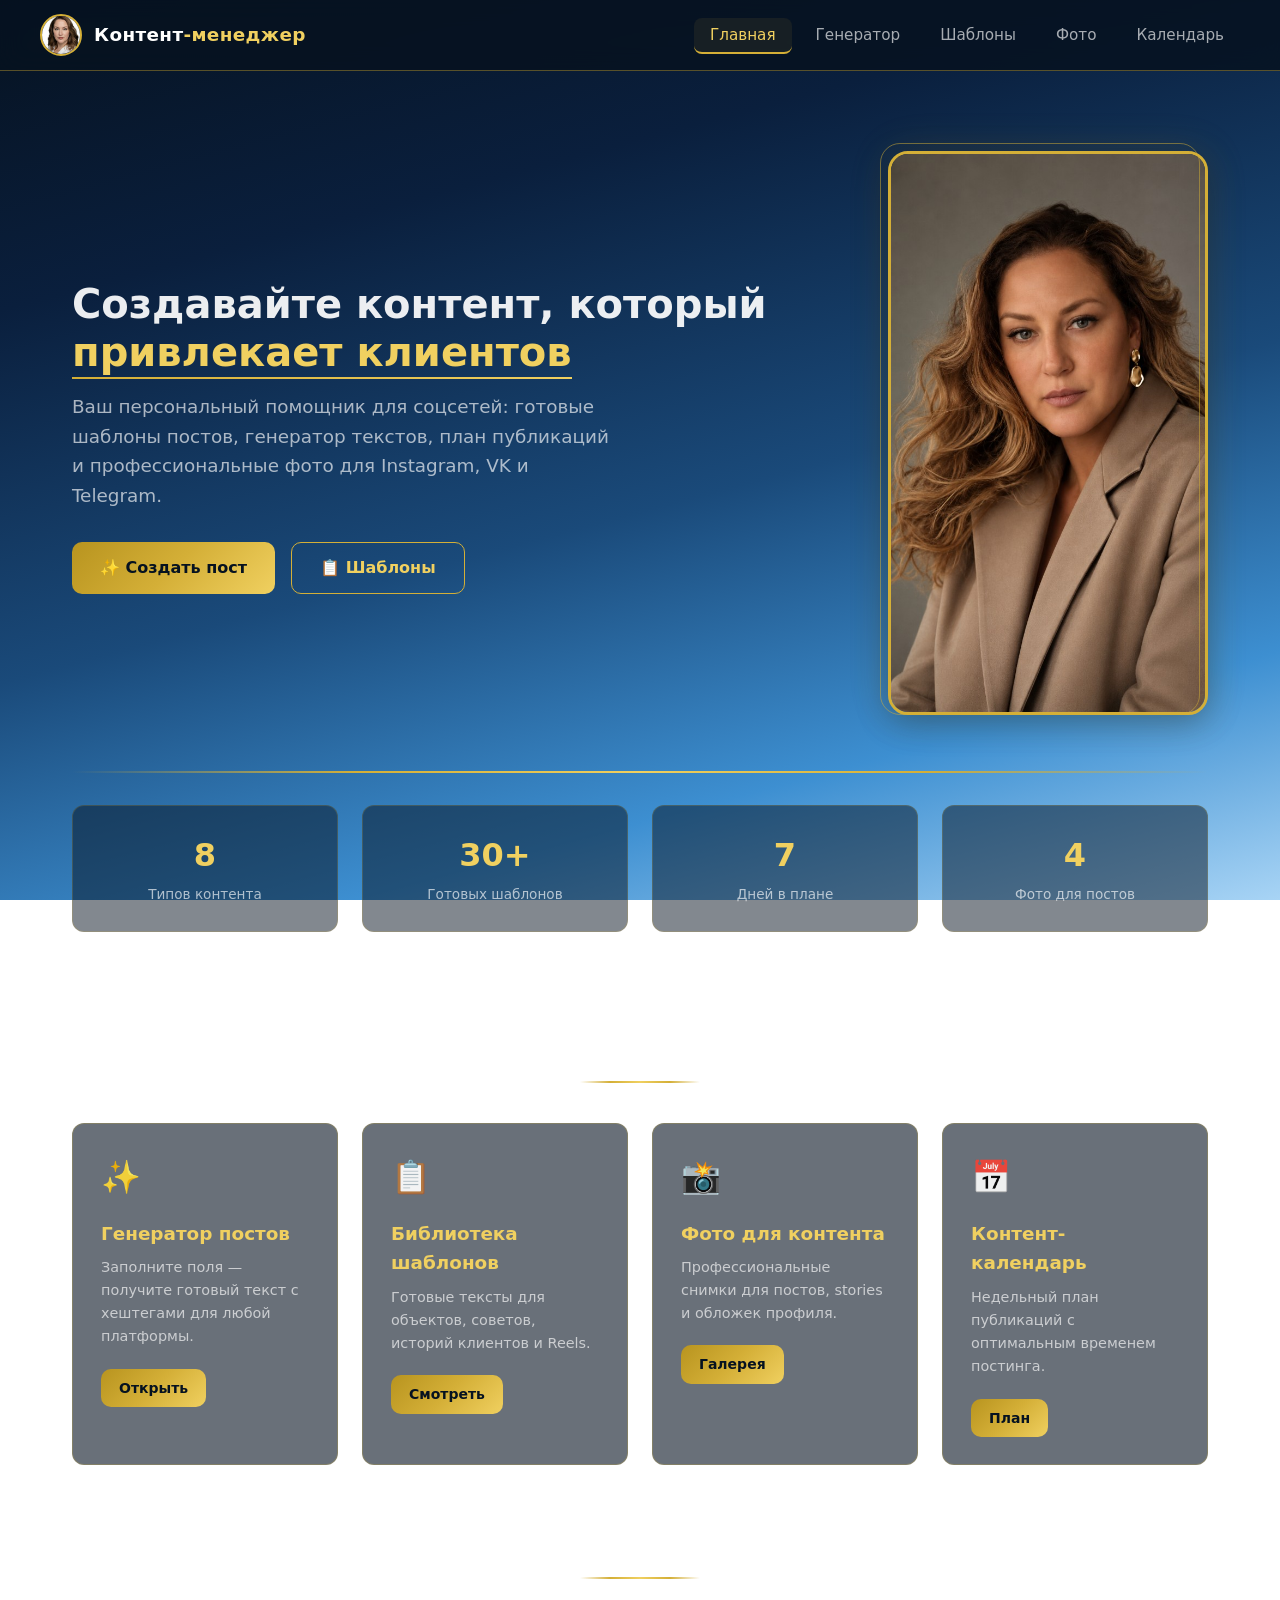
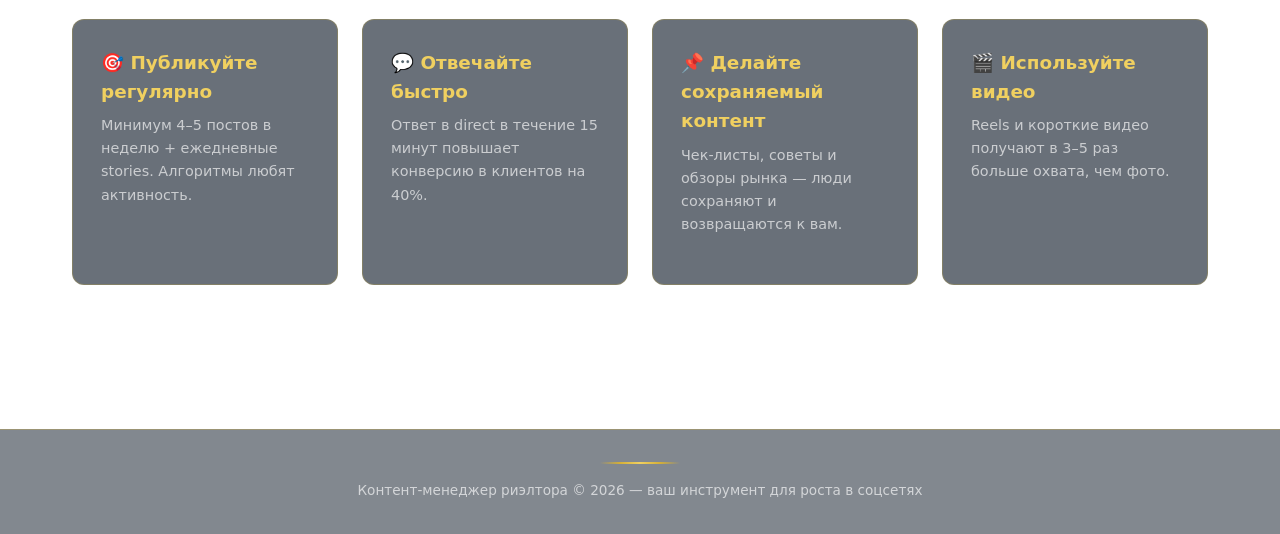
==== index.html @ 8c716c0f "создала себе помощника по контенту" ====
<!DOCTYPE html>
<html lang="ru">
<head>
  <meta charset="UTF-8">
  <meta name="viewport" content="width=device-width, initial-scale=1.0">
  <title>Контент-менеджер риэлтора — Главная</title>
  <link rel="stylesheet" href="css/styles.css">
</head>
<body>

  <nav class="navbar">
    <div class="navbar-inner">
      <a href="index.html" class="logo">
        <img src="assets/images/profile.png" alt="Профиль" class="logo-icon">
        <span class="logo-text">Контент<span>-менеджер</span></span>
      </a>
      <button class="menu-toggle" aria-label="Меню">☰</button>
      <ul class="nav-links">
        <li><a href="index.html" class="active">Главная</a></li>
        <li><a href="generator.html">Генератор</a></li>
        <li><a href="templates.html">Шаблоны</a></li>
        <li><a href="gallery.html">Фото</a></li>
        <li><a href="calendar.html">Календарь</a></li>
      </ul>
    </div>
  </nav>

  <div class="container">
    <section class="hero">
      <div class="hero-content">
        <h1>Создавайте контент, который <span class="highlight">привлекает клиентов</span></h1>
        <p>Ваш персональный помощник для соцсетей: готовые шаблоны постов, генератор текстов, план публикаций и профессиональные фото для Instagram, VK и Telegram.</p>
        <div style="display: flex; gap: 1rem; flex-wrap: wrap;">
          <a href="generator.html" class="btn btn-primary">✨ Создать пост</a>
          <a href="templates.html" class="btn btn-secondary">📋 Шаблоны</a>
        </div>
      </div>
      <div class="hero-photo">
        <img src="assets/images/portrait-beige.png" alt="Профессиональное фото риэлтора">
      </div>
    </section>

    <hr class="gold-line">

    <div class="stats-row">
      <div class="stat-item">
        <span class="stat-number">8</span>
        <span class="stat-label">Типов контента</span>
      </div>
      <div class="stat-item">
        <span class="stat-number">30+</span>
        <span class="stat-label">Готовых шаблонов</span>
      </div>
      <div class="stat-item">
        <span class="stat-number">7</span>
        <span class="stat-label">Дней в плане</span>
      </div>
      <div class="stat-item">
        <span class="stat-number">4</span>
        <span class="stat-label">Фото для постов</span>
      </div>
    </div>

    <section class="section">
      <div class="section-header">
        <h2>Инструменты для роста</h2>
        <p>Всё необходимое для привлечения клиентов через социальные сети</p>
        <hr class="gold-line">
      </div>

      <div class="cards-grid">
        <div class="card">
          <div class="card-icon">✨</div>
          <h3>Генератор постов</h3>
          <p>Заполните поля — получите готовый текст с хештегами для любой платформы.</p>
          <a href="generator.html" class="btn btn-sm btn-primary">Открыть</a>
        </div>
        <div class="card">
          <div class="card-icon">📋</div>
          <h3>Библиотека шаблонов</h3>
          <p>Готовые тексты для объектов, советов, историй клиентов и Reels.</p>
          <a href="templates.html" class="btn btn-sm btn-primary">Смотреть</a>
        </div>
        <div class="card">
          <div class="card-icon">📸</div>
          <h3>Фото для контента</h3>
          <p>Профессиональные снимки для постов, stories и обложек профиля.</p>
          <a href="gallery.html" class="btn btn-sm btn-primary">Галерея</a>
        </div>
        <div class="card">
          <div class="card-icon">📅</div>
          <h3>Контент-календарь</h3>
          <p>Недельный план публикаций с оптимальным временем постинга.</p>
          <a href="calendar.html" class="btn btn-sm btn-primary">План</a>
        </div>
      </div>
    </section>

    <section class="section">
      <div class="section-header">
        <h2>Советы для роста аудитории</h2>
        <hr class="gold-line">
      </div>

      <div class="cards-grid">
        <div class="card">
          <h3>🎯 Публикуйте регулярно</h3>
          <p>Минимум 4–5 постов в неделю + ежедневные stories. Алгоритмы любят активность.</p>
        </div>
        <div class="card">
          <h3>💬 Отвечайте быстро</h3>
          <p>Ответ в direct в течение 15 минут повышает конверсию в клиентов на 40%.</p>
        </div>
        <div class="card">
          <h3>📌 Делайте сохраняемый контент</h3>
          <p>Чек-листы, советы и обзоры рынка — люди сохраняют и возвращаются к вам.</p>
        </div>
        <div class="card">
          <h3>🎬 Используйте видео</h3>
          <p>Reels и короткие видео получают в 3–5 раз больше охвата, чем фото.</p>
        </div>
      </div>
    </section>
  </div>

  <footer class="footer">
    <hr class="gold-line">
    <p>Контент-менеджер риэлтора © 2026 — ваш инструмент для роста в соцсетях</p>
  </footer>

  <script src="js/app.js"></script>
</body>
</html>
---- css/styles.css ----
/* ===== Контент-менеджер риэлтора — стили ===== */

:root {
  --blue-darkest: #061220;
  --blue-dark: #0a1f3d;
  --blue-mid: #1a4a7a;
  --blue-light: #3d8fd1;
  --blue-lightest: #a8d4f5;
  --blue-pale: #e3f2fc;
  --gold: #d4af37;
  --gold-light: #f0d060;
  --gold-dark: #b8941f;
  --white: #ffffff;
  --text-light: rgba(255, 255, 255, 0.92);
  --text-muted: rgba(255, 255, 255, 0.65);
  --shadow: 0 8px 32px rgba(0, 0, 0, 0.3);
  --radius: 12px;
  --radius-lg: 20px;
  --font: 'Segoe UI', system-ui, -apple-system, sans-serif;
}

*, *::before, *::after {
  box-sizing: border-box;
  margin: 0;
  padding: 0;
}

html {
  scroll-behavior: smooth;
}

body {
  font-family: var(--font);
  background: linear-gradient(165deg, var(--blue-darkest) 0%, var(--blue-dark) 25%, var(--blue-mid) 55%, var(--blue-light) 80%, var(--blue-lightest) 100%);
  background-attachment: fixed;
  min-height: 100vh;
  color: var(--text-light);
  line-height: 1.6;
}

/* Золотые декоративные линии */
.gold-line {
  height: 2px;
  background: linear-gradient(90deg, transparent, var(--gold), var(--gold-light), var(--gold), transparent);
  border: none;
}

.gold-line-vertical {
  width: 2px;
  background: linear-gradient(180deg, transparent, var(--gold), var(--gold-light), var(--gold), transparent);
}

.gold-border {
  border: 1px solid var(--gold);
  box-shadow: 0 0 12px rgba(212, 175, 55, 0.2);
}

/* ===== Навигация ===== */
.navbar {
  position: sticky;
  top: 0;
  z-index: 100;
  background: rgba(6, 18, 32, 0.85);
  backdrop-filter: blur(12px);
  border-bottom: 1px solid rgba(212, 175, 55, 0.4);
  padding: 0 2rem;
}

.navbar-inner {
  max-width: 1200px;
  margin: 0 auto;
  display: flex;
  align-items: center;
  justify-content: space-between;
  height: 70px;
}

.logo {
  display: flex;
  align-items: center;
  gap: 12px;
  text-decoration: none;
  color: var(--white);
}

.logo-icon {
  width: 42px;
  height: 42px;
  border-radius: 50%;
  border: 2px solid var(--gold);
  object-fit: cover;
}

.logo-text {
  font-size: 1.15rem;
  font-weight: 600;
  letter-spacing: 0.02em;
}

.logo-text span {
  color: var(--gold-light);
}

.nav-links {
  display: flex;
  gap: 8px;
  list-style: none;
}

.nav-links a {
  color: var(--text-muted);
  text-decoration: none;
  padding: 8px 16px;
  border-radius: 8px;
  font-size: 0.95rem;
  transition: all 0.25s;
  border-bottom: 2px solid transparent;
}

.nav-links a:hover,
.nav-links a.active {
  color: var(--gold-light);
  border-bottom-color: var(--gold);
  background: rgba(212, 175, 55, 0.08);
}

.menu-toggle {
  display: none;
  background: none;
  border: 1px solid var(--gold);
  color: var(--gold);
  padding: 8px 12px;
  border-radius: 8px;
  cursor: pointer;
  font-size: 1.2rem;
}

/* ===== Контейнер ===== */
.container {
  max-width: 1200px;
  margin: 0 auto;
  padding: 2rem;
}

/* ===== Hero ===== */
.hero {
  display: grid;
  grid-template-columns: 1fr 320px;
  gap: 3rem;
  align-items: center;
  padding: 3rem 0;
}

.hero-content h1 {
  font-size: 2.5rem;
  font-weight: 700;
  line-height: 1.2;
  margin-bottom: 1rem;
}

.hero-content h1 .highlight {
  color: var(--gold-light);
  position: relative;
}

.hero-content h1 .highlight::after {
  content: '';
  position: absolute;
  bottom: -4px;
  left: 0;
  right: 0;
  height: 2px;
  background: linear-gradient(90deg, var(--gold), var(--gold-light));
}

.hero-content p {
  font-size: 1.15rem;
  color: var(--text-muted);
  margin-bottom: 2rem;
  max-width: 540px;
}

.hero-photo {
  position: relative;
}

.hero-photo img {
  width: 100%;
  border-radius: var(--radius-lg);
  border: 3px solid var(--gold);
  box-shadow: var(--shadow), 0 0 40px rgba(212, 175, 55, 0.15);
}

.hero-photo::before {
  content: '';
  position: absolute;
  top: -8px;
  left: -8px;
  right: 8px;
  bottom: 8px;
  border: 1px solid rgba(212, 175, 55, 0.5);
  border-radius: var(--radius-lg);
  pointer-events: none;
}

/* ===== Кнопки ===== */
.btn {
  display: inline-flex;
  align-items: center;
  gap: 8px;
  padding: 12px 28px;
  border-radius: 10px;
  font-size: 1rem;
  font-weight: 600;
  cursor: pointer;
  transition: all 0.25s;
  text-decoration: none;
  border: none;
  font-family: inherit;
}

.btn-primary {
  background: linear-gradient(135deg, var(--gold-dark), var(--gold), var(--gold-light));
  color: var(--blue-darkest);
}

.btn-primary:hover {
  transform: translateY(-2px);
  box-shadow: 0 6px 20px rgba(212, 175, 55, 0.4);
}

.btn-secondary {
  background: transparent;
  color: var(--gold-light);
  border: 1px solid var(--gold);
}

.btn-secondary:hover {
  background: rgba(212, 175, 55, 0.12);
}

.btn-sm {
  padding: 8px 18px;
  font-size: 0.875rem;
}

/* ===== Карточки ===== */
.cards-grid {
  display: grid;
  grid-template-columns: repeat(auto-fill, minmax(260px, 1fr));
  gap: 1.5rem;
  margin: 2rem 0;
}

.card {
  background: rgba(6, 18, 32, 0.6);
  backdrop-filter: blur(8px);
  border-radius: var(--radius);
  padding: 1.75rem;
  border: 1px solid rgba(212, 175, 55, 0.25);
  transition: all 0.3s;
  position: relative;
  overflow: hidden;
}

.card::before {
  content: '';
  position: absolute;
  top: 0;
  left: 0;
  right: 0;
  height: 2px;
  background: linear-gradient(90deg, transparent, var(--gold), transparent);
  opacity: 0;
  transition: opacity 0.3s;
}

.card:hover {
  transform: translateY(-4px);
  border-color: rgba(212, 175, 55, 0.6);
  box-shadow: 0 12px 40px rgba(0, 0, 0, 0.25);
}

.card:hover::before {
  opacity: 1;
}

.card-icon {
  font-size: 2rem;
  margin-bottom: 1rem;
}

.card h3 {
  font-size: 1.15rem;
  margin-bottom: 0.5rem;
  color: var(--gold-light);
}

.card p {
  color: var(--text-muted);
  font-size: 0.9rem;
  margin-bottom: 1.25rem;
}

/* ===== Секции ===== */
.section {
  margin: 3rem 0;
}

.section-header {
  text-align: center;
  margin-bottom: 2.5rem;
}

.section-header h2 {
  font-size: 1.85rem;
  margin-bottom: 0.75rem;
}

.section-header p {
  color: var(--text-muted);
  max-width: 600px;
  margin: 0 auto;
}

.section-header .gold-line {
  width: 120px;
  margin: 1rem auto 0;
}

/* ===== Статистика ===== */
.stats-row {
  display: grid;
  grid-template-columns: repeat(4, 1fr);
  gap: 1.5rem;
  margin: 2rem 0;
}

.stat-item {
  text-align: center;
  padding: 1.5rem;
  background: rgba(6, 18, 32, 0.5);
  border-radius: var(--radius);
  border: 1px solid rgba(212, 175, 55, 0.2);
}

.stat-number {
  font-size: 2rem;
  font-weight: 700;
  color: var(--gold-light);
  display: block;
}

.stat-label {
  font-size: 0.85rem;
  color: var(--text-muted);
  margin-top: 0.25rem;
}

/* ===== Формы ===== */
.form-group {
  margin-bottom: 1.25rem;
}

.form-group label {
  display: block;
  margin-bottom: 0.5rem;
  font-size: 0.9rem;
  color: var(--gold-light);
  font-weight: 500;
}

.form-group input,
.form-group select,
.form-group textarea {
  width: 100%;
  padding: 12px 16px;
  border-radius: 8px;
  border: 1px solid rgba(212, 175, 55, 0.3);
  background: rgba(6, 18, 32, 0.7);
  color: var(--white);
  font-family: inherit;
  font-size: 0.95rem;
  transition: border-color 0.25s;
}

.form-group input:focus,
.form-group select:focus,
.form-group textarea:focus {
  outline: none;
  border-color: var(--gold);
  box-shadow: 0 0 0 3px rgba(212, 175, 55, 0.15);
}

.form-group textarea {
  min-height: 120px;
  resize: vertical;
}

.form-row {
  display: grid;
  grid-template-columns: 1fr 1fr;
  gap: 1rem;
}

/* ===== Генератор ===== */
.generator-layout {
  display: grid;
  grid-template-columns: 1fr 1fr;
  gap: 2rem;
}

.panel {
  background: rgba(6, 18, 32, 0.65);
  backdrop-filter: blur(10px);
  border-radius: var(--radius-lg);
  padding: 2rem;
  border: 1px solid rgba(212, 175, 55, 0.3);
}

.panel-title {
  font-size: 1.25rem;
  color: var(--gold-light);
  margin-bottom: 1.5rem;
  padding-bottom: 0.75rem;
  border-bottom: 1px solid rgba(212, 175, 55, 0.3);
}

.post-types {
  display: grid;
  grid-template-columns: repeat(2, 1fr);
  gap: 0.75rem;
  margin-bottom: 1.5rem;
}

.post-type-btn {
  padding: 12px;
  border-radius: 8px;
  border: 1px solid rgba(212, 175, 55, 0.25);
  background: rgba(26, 74, 122, 0.3);
  color: var(--text-light);
  cursor: pointer;
  font-family: inherit;
  font-size: 0.875rem;
  transition: all 0.25s;
  text-align: center;
}

.post-type-btn:hover,
.post-type-btn.active {
  border-color: var(--gold);
  background: rgba(212, 175, 55, 0.15);
  color: var(--gold-light);
}

.output-box {
  background: rgba(6, 18, 32, 0.8);
  border: 1px solid rgba(212, 175, 55, 0.4);
  border-radius: var(--radius);
  padding: 1.5rem;
  min-height: 280px;
  white-space: pre-wrap;
  font-size: 0.95rem;
  line-height: 1.7;
  position: relative;
}

.output-actions {
  display: flex;
  gap: 0.75rem;
  margin-top: 1rem;
  flex-wrap: wrap;
}

.hashtags-box {
  margin-top: 1rem;
  padding: 1rem;
  background: rgba(212, 175, 55, 0.08);
  border-radius: 8px;
  border-left: 3px solid var(--gold);
  font-size: 0.875rem;
  color: var(--blue-pale);
}

/* ===== Шаблоны ===== */
.templates-grid {
  display: grid;
  grid-template-columns: repeat(auto-fill, minmax(340px, 1fr));
  gap: 1.5rem;
}

.template-card {
  background: rgba(6, 18, 32, 0.6);
  border-radius: var(--radius);
  border: 1px solid rgba(212, 175, 55, 0.25);
  overflow: hidden;
  transition: all 0.3s;
}

.template-card:hover {
  border-color: var(--gold);
  transform: translateY(-3px);
}

.template-header {
  padding: 1rem 1.25rem;
  background: rgba(212, 175, 55, 0.1);
  border-bottom: 1px solid rgba(212, 175, 55, 0.2);
  display: flex;
  justify-content: space-between;
  align-items: center;
}

.template-header h3 {
  font-size: 1rem;
  color: var(--gold-light);
}

.template-badge {
  font-size: 0.75rem;
  padding: 3px 10px;
  border-radius: 20px;
  background: rgba(61, 143, 209, 0.3);
  color: var(--blue-pale);
}

.template-body {
  padding: 1.25rem;
  font-size: 0.875rem;
  color: var(--text-muted);
  white-space: pre-wrap;
  max-height: 200px;
  overflow-y: auto;
}

.template-footer {
  padding: 1rem 1.25rem;
  border-top: 1px solid rgba(212, 175, 55, 0.15);
}

/* ===== Галерея ===== */
.gallery-grid {
  display: grid;
  grid-template-columns: repeat(auto-fill, minmax(280px, 1fr));
  gap: 1.5rem;
}

.gallery-item {
  position: relative;
  border-radius: var(--radius);
  overflow: hidden;
  border: 2px solid rgba(212, 175, 55, 0.3);
  transition: all 0.3s;
}

.gallery-item:hover {
  border-color: var(--gold);
  transform: scale(1.02);
}

.gallery-item img {
  width: 100%;
  display: block;
  aspect-ratio: 4/3;
  object-fit: cover;
}

.gallery-caption {
  position: absolute;
  bottom: 0;
  left: 0;
  right: 0;
  padding: 1rem;
  background: linear-gradient(transparent, rgba(6, 18, 32, 0.95));
}

.gallery-caption h4 {
  color: var(--gold-light);
  font-size: 0.95rem;
}

.gallery-caption p {
  font-size: 0.8rem;
  color: var(--text-muted);
}

.gallery-tips {
  margin-top: 2rem;
  padding: 1.5rem;
  background: rgba(6, 18, 32, 0.5);
  border-radius: var(--radius);
  border-left: 3px solid var(--gold);
}

.gallery-tips h3 {
  color: var(--gold-light);
  margin-bottom: 1rem;
}

.gallery-tips ul {
  list-style: none;
  padding: 0;
}

.gallery-tips li {
  padding: 0.5rem 0;
  color: var(--text-muted);
  font-size: 0.9rem;
  border-bottom: 1px solid rgba(212, 175, 55, 0.1);
}

.gallery-tips li::before {
  content: '✦ ';
  color: var(--gold);
}

/* ===== Календарь ===== */
.calendar-week {
  display: grid;
  grid-template-columns: repeat(7, 1fr);
  gap: 0.75rem;
}

.calendar-day {
  background: rgba(6, 18, 32, 0.6);
  border-radius: var(--radius);
  padding: 1rem;
  border: 1px solid rgba(212, 175, 55, 0.2);
  min-height: 160px;
  transition: all 0.25s;
}

.calendar-day:hover {
  border-color: var(--gold);
}

.day-name {
  font-size: 0.8rem;
  color: var(--gold);
  font-weight: 600;
  text-transform: uppercase;
  letter-spacing: 0.05em;
  margin-bottom: 0.75rem;
  padding-bottom: 0.5rem;
  border-bottom: 1px solid rgba(212, 175, 55, 0.2);
}

.day-content {
  font-size: 0.8rem;
  color: var(--text-muted);
}

.day-content .topic {
  display: block;
  padding: 4px 8px;
  margin: 4px 0;
  background: rgba(212, 175, 55, 0.1);
  border-radius: 4px;
  color: var(--blue-pale);
}

.content-plan {
  margin-top: 2rem;
}

.plan-list {
  list-style: none;
}

.plan-list li {
  display: flex;
  align-items: flex-start;
  gap: 1rem;
  padding: 1rem 0;
  border-bottom: 1px solid rgba(212, 175, 55, 0.15);
}

.plan-time {
  min-width: 80px;
  color: var(--gold);
  font-weight: 600;
  font-size: 0.85rem;
}

.plan-text {
  color: var(--text-muted);
  font-size: 0.9rem;
}

/* ===== Toast уведомление ===== */
.toast {
  position: fixed;
  bottom: 2rem;
  right: 2rem;
  background: linear-gradient(135deg, var(--gold-dark), var(--gold));
  color: var(--blue-darkest);
  padding: 14px 24px;
  border-radius: 10px;
  font-weight: 600;
  box-shadow: var(--shadow);
  transform: translateY(100px);
  opacity: 0;
  transition: all 0.4s;
  z-index: 1000;
}

.toast.show {
  transform: translateY(0);
  opacity: 1;
}

/* ===== Footer ===== */
.footer {
  margin-top: 4rem;
  padding: 2rem;
  text-align: center;
  border-top: 1px solid rgba(212, 175, 55, 0.3);
  background: rgba(6, 18, 32, 0.5);
}

.footer p {
  color: var(--text-muted);
  font-size: 0.85rem;
}

.footer .gold-line {
  width: 80px;
  margin: 0 auto 1rem;
}

/* ===== Фильтры ===== */
.filter-tabs {
  display: flex;
  gap: 0.5rem;
  flex-wrap: wrap;
  margin-bottom: 2rem;
  justify-content: center;
}

.filter-tab {
  padding: 8px 20px;
  border-radius: 20px;
  border: 1px solid rgba(212, 175, 55, 0.3);
  background: transparent;
  color: var(--text-muted);
  cursor: pointer;
  font-family: inherit;
  font-size: 0.875rem;
  transition: all 0.25s;
}

.filter-tab:hover,
.filter-tab.active {
  background: rgba(212, 175, 55, 0.15);
  border-color: var(--gold);
  color: var(--gold-light);
}

/* ===== Адаптив ===== */
@media (max-width: 900px) {
  .hero {
    grid-template-columns: 1fr;
    text-align: center;
  }

  .hero-content p {
    margin-left: auto;
    margin-right: auto;
  }

  .hero-photo {
    max-width: 280px;
    margin: 0 auto;
  }

  .generator-layout {
    grid-template-columns: 1fr;
  }

  .stats-row {
    grid-template-columns: repeat(2, 1fr);
  }

  .calendar-week {
    grid-template-columns: 1fr;
  }

  .form-row {
    grid-template-columns: 1fr;
  }

  .nav-links {
    display: none;
    position: absolute;
    top: 70px;
    left: 0;
    right: 0;
    background: rgba(6, 18, 32, 0.95);
    flex-direction: column;
    padding: 1rem;
    border-bottom: 1px solid rgba(212, 175, 55, 0.3);
  }

  .nav-links.open {
    display: flex;
  }

  .menu-toggle {
    display: block;
  }
}

@media (max-width: 600px) {
  .container {
    padding: 1rem;
  }

  .hero-content h1 {
    font-size: 1.75rem;
  }

  .post-types {
    grid-template-columns: 1fr;
  }

  .stats-row {
    grid-template-columns: 1fr;
  }
}
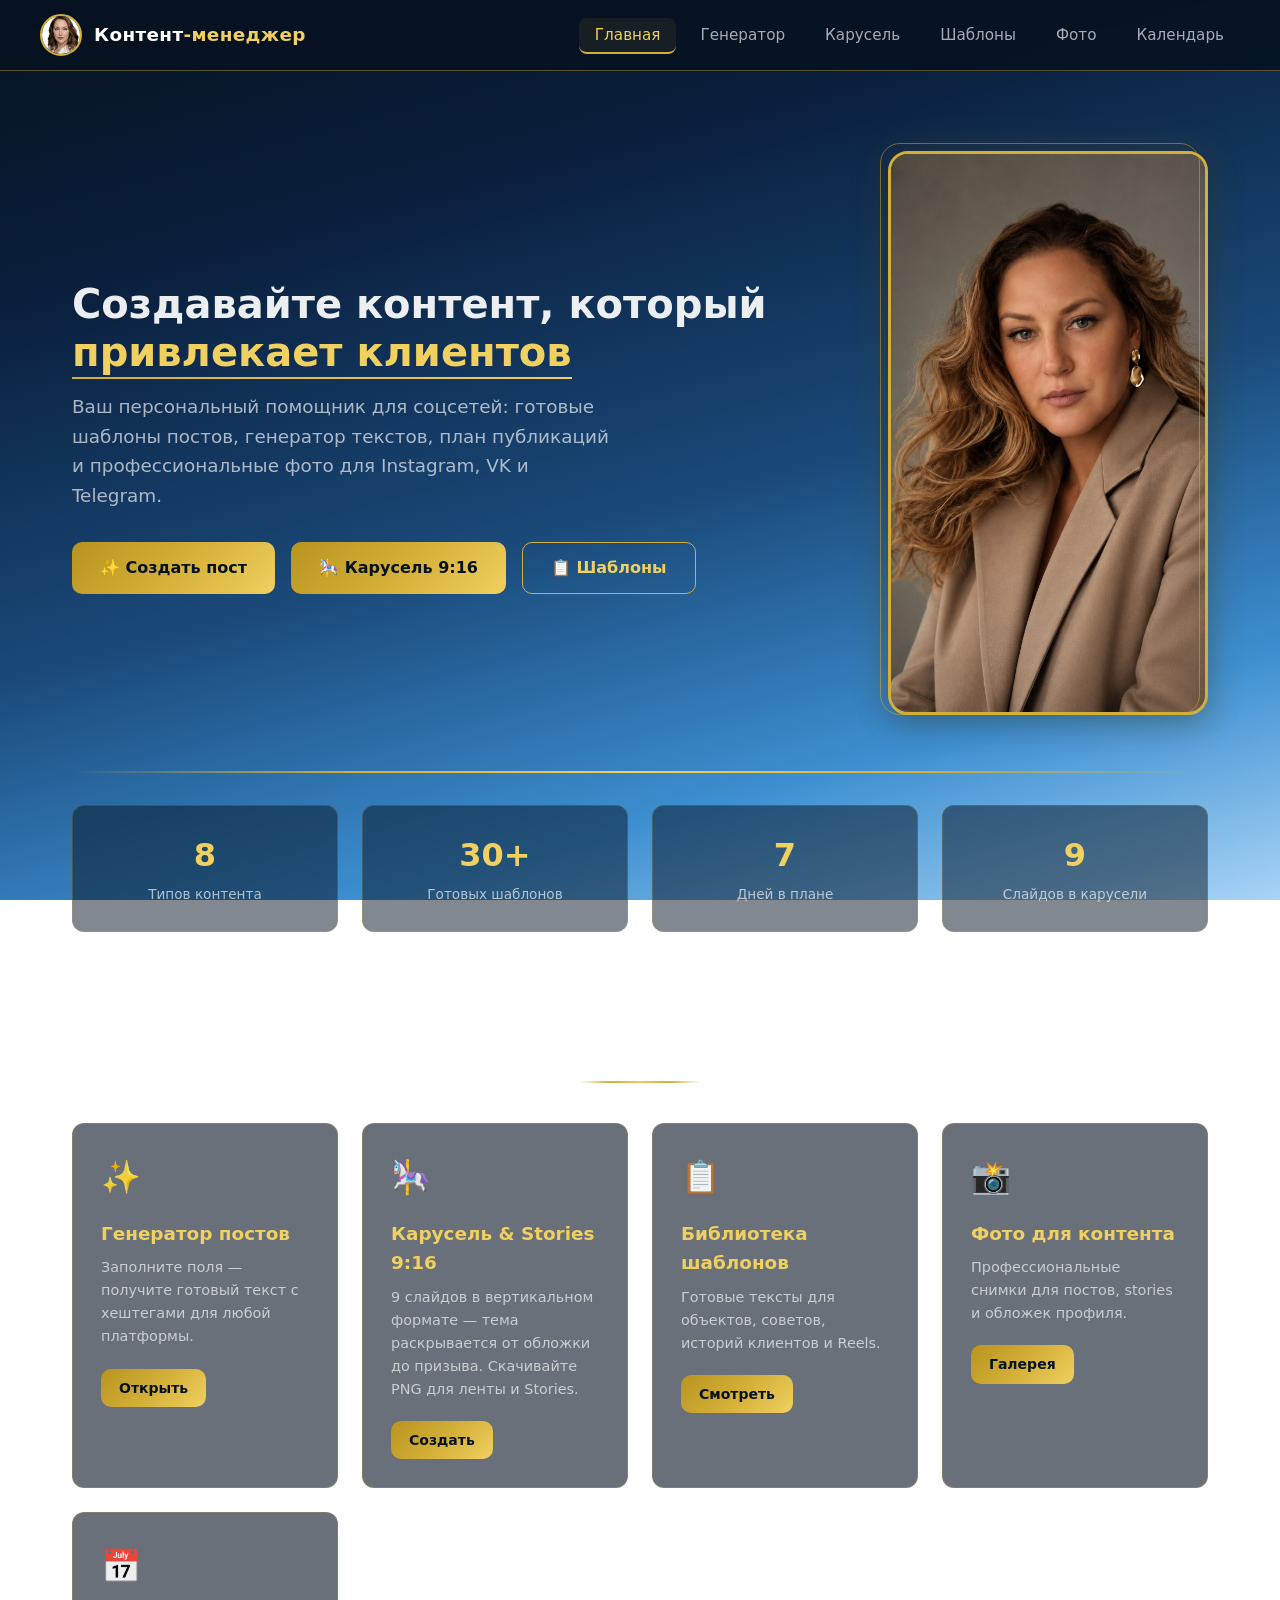
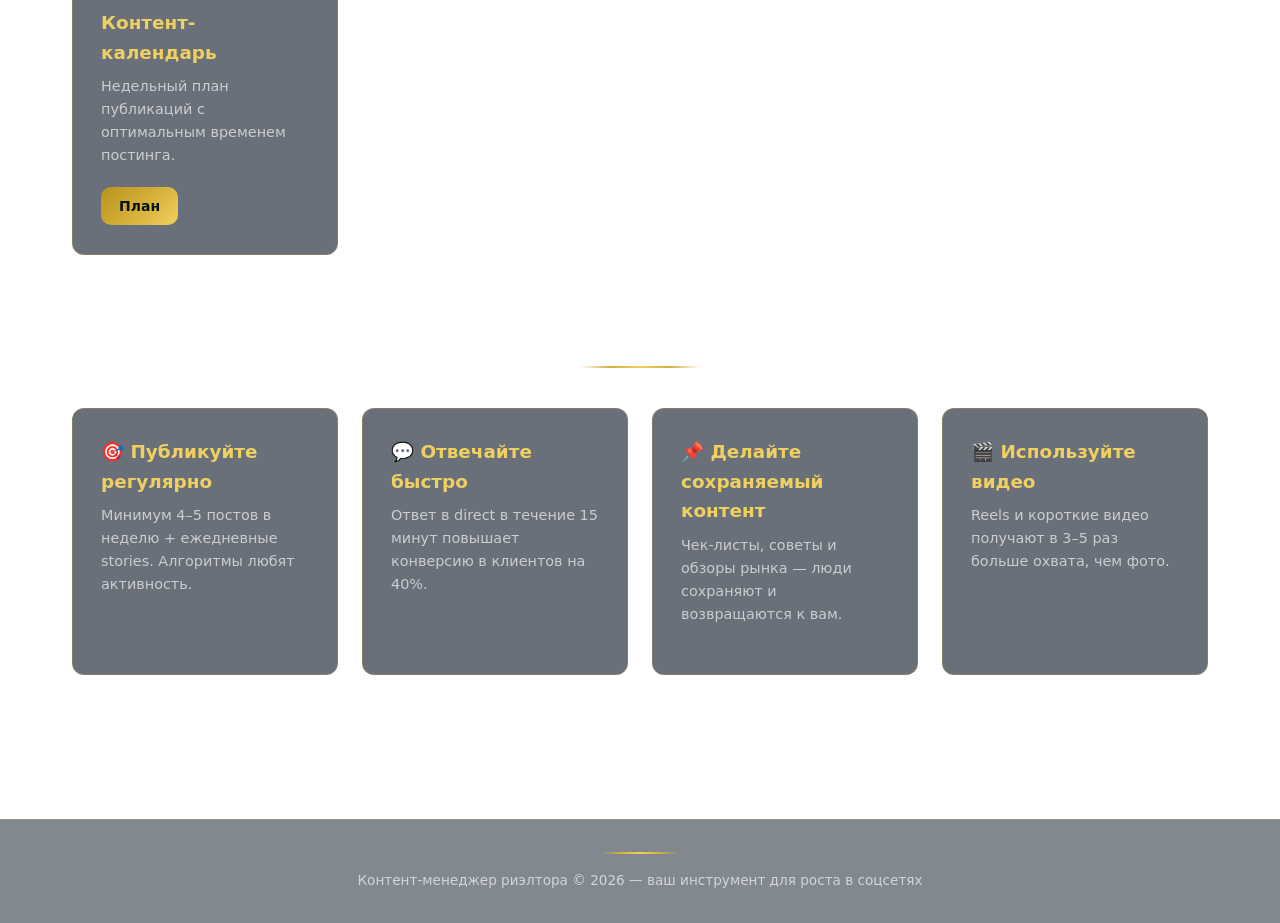
==== commit b8136b26: "добавила карусель из 9 сторис" ====
--- a/index.html
+++ b/index.html
@@ -18,6 +18,7 @@
       <ul class="nav-links">
         <li><a href="index.html" class="active">Главная</a></li>
         <li><a href="generator.html">Генератор</a></li>
+        <li><a href="carousel.html">Карусель</a></li>
         <li><a href="templates.html">Шаблоны</a></li>
         <li><a href="gallery.html">Фото</a></li>
         <li><a href="calendar.html">Календарь</a></li>
@@ -32,6 +33,7 @@
         <p>Ваш персональный помощник для соцсетей: готовые шаблоны постов, генератор текстов, план публикаций и профессиональные фото для Instagram, VK и Telegram.</p>
         <div style="display: flex; gap: 1rem; flex-wrap: wrap;">
           <a href="generator.html" class="btn btn-primary">✨ Создать пост</a>
+          <a href="carousel.html" class="btn btn-primary">🎠 Карусель 9:16</a>
           <a href="templates.html" class="btn btn-secondary">📋 Шаблоны</a>
         </div>
       </div>
@@ -56,8 +58,8 @@
         <span class="stat-label">Дней в плане</span>
       </div>
       <div class="stat-item">
-        <span class="stat-number">4</span>
-        <span class="stat-label">Фото для постов</span>
+        <span class="stat-number">9</span>
+        <span class="stat-label">Слайдов в карусели</span>
       </div>
     </div>
 
@@ -74,6 +76,12 @@
           <h3>Генератор постов</h3>
           <p>Заполните поля — получите готовый текст с хештегами для любой платформы.</p>
           <a href="generator.html" class="btn btn-sm btn-primary">Открыть</a>
+        </div>
+        <div class="card">
+          <div class="card-icon">🎠</div>
+          <h3>Карусель & Stories 9:16</h3>
+          <p>9 слайдов в вертикальном формате — тема раскрывается от обложки до призыва. Скачивайте PNG для ленты и Stories.</p>
+          <a href="carousel.html" class="btn btn-sm btn-primary">Создать</a>
         </div>
         <div class="card">
           <div class="card-icon">📋</div>
--- a/css/styles.css
+++ b/css/styles.css
@@ -756,6 +756,235 @@
   color: var(--gold-light);
 }
 
+/* ===== Карусель 9:16 ===== */
+.carousel-layout {
+  display: grid;
+  grid-template-columns: 380px 1fr;
+  gap: 2rem;
+  align-items: start;
+}
+
+.carousel-settings {
+  position: sticky;
+  top: 90px;
+  max-height: calc(100vh - 110px);
+  overflow-y: auto;
+}
+
+.format-tabs {
+  display: grid;
+  grid-template-columns: 1fr 1fr;
+  gap: 0.5rem;
+}
+
+.format-btn {
+  padding: 10px 12px;
+  border-radius: 8px;
+  border: 1px solid rgba(212, 175, 55, 0.25);
+  background: rgba(26, 74, 122, 0.3);
+  color: var(--text-light);
+  cursor: pointer;
+  font-family: inherit;
+  font-size: 0.8rem;
+  transition: all 0.25s;
+}
+
+.format-btn:hover,
+.format-btn.active {
+  border-color: var(--gold);
+  background: rgba(212, 175, 55, 0.15);
+  color: var(--gold-light);
+}
+
+.format-hint {
+  font-size: 0.8rem;
+  color: var(--text-muted);
+  margin-top: 0.5rem;
+}
+
+.carousel-themes {
+  display: grid;
+  grid-template-columns: 1fr 1fr;
+  gap: 0.5rem;
+}
+
+.carousel-theme-btn {
+  padding: 10px 8px;
+  border-radius: 8px;
+  border: 1px solid rgba(212, 175, 55, 0.25);
+  background: rgba(26, 74, 122, 0.3);
+  color: var(--text-light);
+  cursor: pointer;
+  font-family: inherit;
+  font-size: 0.8rem;
+  transition: all 0.25s;
+}
+
+.carousel-theme-btn:hover,
+.carousel-theme-btn.active {
+  border-color: var(--gold);
+  background: rgba(212, 175, 55, 0.15);
+  color: var(--gold-light);
+}
+
+.photo-picks {
+  display: grid;
+  grid-template-columns: repeat(4, 1fr);
+  gap: 0.5rem;
+}
+
+.photo-pick {
+  display: flex;
+  flex-direction: column;
+  align-items: center;
+  gap: 4px;
+  padding: 6px;
+  border-radius: 8px;
+  border: 2px solid rgba(212, 175, 55, 0.2);
+  background: rgba(6, 18, 32, 0.5);
+  cursor: pointer;
+  transition: all 0.25s;
+  font-family: inherit;
+  color: var(--text-muted);
+  font-size: 0.7rem;
+}
+
+.photo-pick img {
+  width: 100%;
+  aspect-ratio: 1;
+  object-fit: cover;
+  border-radius: 4px;
+}
+
+.photo-pick:hover,
+.photo-pick.active {
+  border-color: var(--gold);
+  color: var(--gold-light);
+}
+
+.carousel-info {
+  margin-top: 1rem;
+  padding: 1rem;
+  background: rgba(212, 175, 55, 0.08);
+  border-radius: 8px;
+  border-left: 3px solid var(--gold);
+  font-size: 0.85rem;
+  color: var(--text-muted);
+  line-height: 1.8;
+}
+
+.carousel-info strong {
+  color: var(--gold-light);
+}
+
+.preview-header {
+  display: flex;
+  justify-content: space-between;
+  align-items: center;
+  margin-bottom: 1.5rem;
+  padding-bottom: 0.75rem;
+  border-bottom: 1px solid rgba(212, 175, 55, 0.3);
+}
+
+.slides-grid {
+  display: grid;
+  grid-template-columns: repeat(auto-fill, minmax(160px, 1fr));
+  gap: 1rem;
+}
+
+.slide-card {
+  display: flex;
+  flex-direction: column;
+  gap: 0.5rem;
+}
+
+.slide-preview-wrap {
+  position: relative;
+  aspect-ratio: 9 / 16;
+  border-radius: 10px;
+  overflow: hidden;
+  border: 2px solid rgba(212, 175, 55, 0.35);
+  background: var(--blue-darkest);
+  transition: border-color 0.25s;
+}
+
+.slide-preview-wrap:hover {
+  border-color: var(--gold);
+}
+
+.slide-canvas {
+  width: 100%;
+  height: 100%;
+  display: block;
+  object-fit: contain;
+}
+
+.slide-label {
+  position: absolute;
+  top: 8px;
+  right: 8px;
+  background: rgba(6, 18, 32, 0.8);
+  color: var(--gold-light);
+  font-size: 0.7rem;
+  font-weight: 600;
+  padding: 3px 8px;
+  border-radius: 12px;
+  border: 1px solid rgba(212, 175, 55, 0.4);
+}
+
+.slide-actions {
+  display: flex;
+  justify-content: center;
+}
+
+.caption-block {
+  margin-top: 2rem;
+  padding-top: 1.5rem;
+  border-top: 1px solid rgba(212, 175, 55, 0.2);
+}
+
+.caption-block h4 {
+  color: var(--gold-light);
+  margin-bottom: 1rem;
+  font-size: 1rem;
+}
+
+.guide-steps {
+  display: grid;
+  grid-template-columns: repeat(auto-fill, minmax(240px, 1fr));
+  gap: 1.5rem;
+}
+
+.guide-step {
+  display: flex;
+  gap: 1rem;
+  align-items: flex-start;
+}
+
+.guide-num {
+  min-width: 36px;
+  height: 36px;
+  display: flex;
+  align-items: center;
+  justify-content: center;
+  background: linear-gradient(135deg, var(--gold-dark), var(--gold));
+  color: var(--blue-darkest);
+  font-weight: 700;
+  border-radius: 50%;
+  font-size: 0.9rem;
+}
+
+.guide-step strong {
+  color: var(--gold-light);
+  display: block;
+  margin-bottom: 0.25rem;
+}
+
+.guide-step p {
+  font-size: 0.85rem;
+  color: var(--text-muted);
+}
+
 /* ===== Адаптив ===== */
 @media (max-width: 900px) {
   .hero {
@@ -775,6 +1004,15 @@
 
   .generator-layout {
     grid-template-columns: 1fr;
+  }
+
+  .carousel-layout {
+    grid-template-columns: 1fr;
+  }
+
+  .carousel-settings {
+    position: static;
+    max-height: none;
   }
 
   .stats-row {
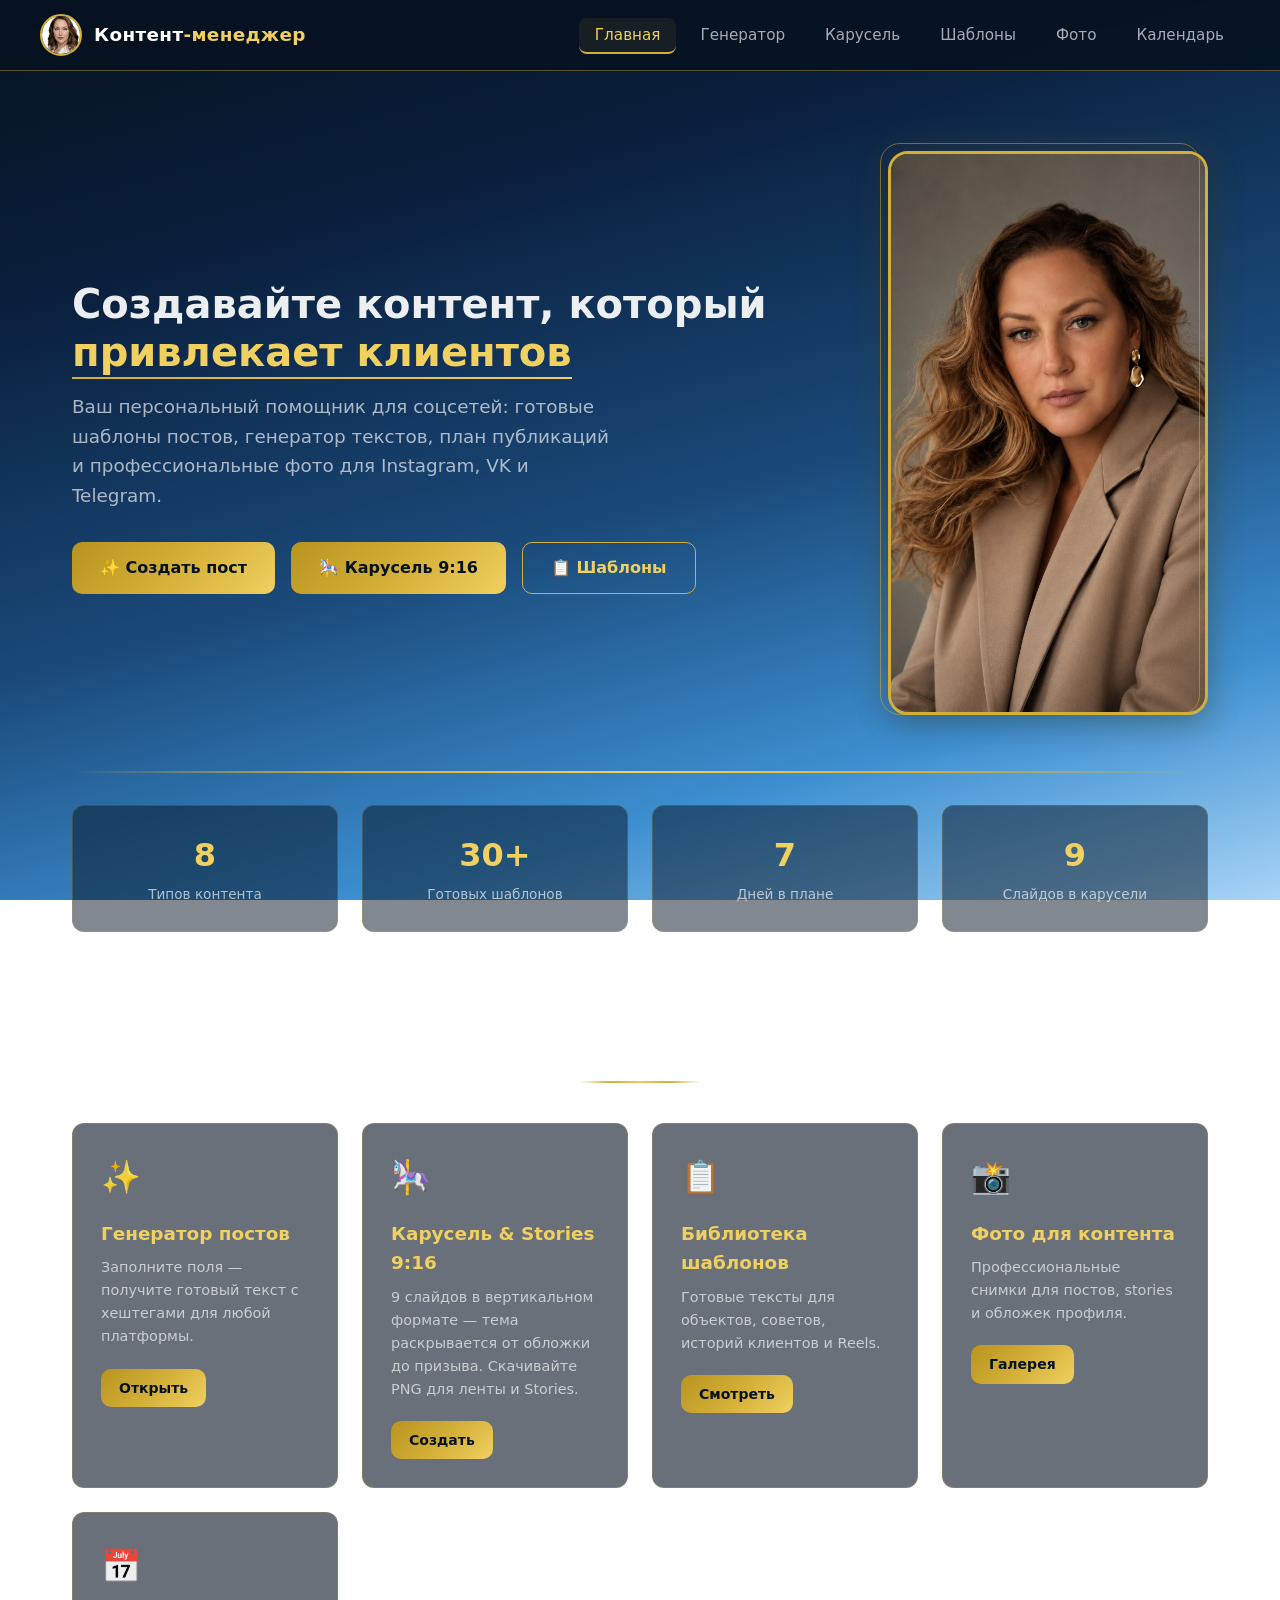
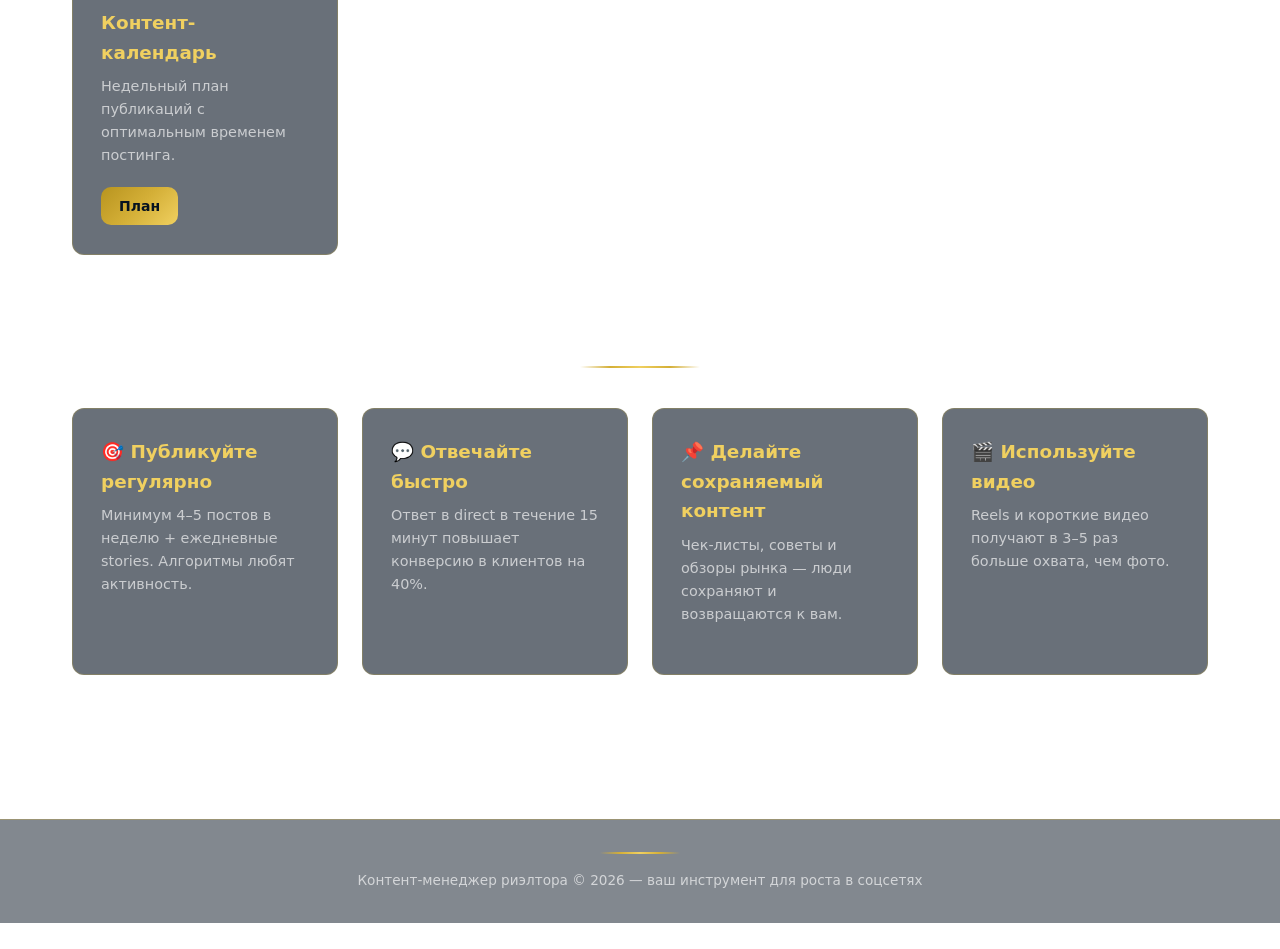
==== commit d446793b: "контент риелтора приложение для составление контента риелтора" ====
--- a/index.html
+++ b/index.html
@@ -138,4 +138,4 @@
 
   <script src="js/app.js"></script>
 </body>
-</html>
+</html> а
